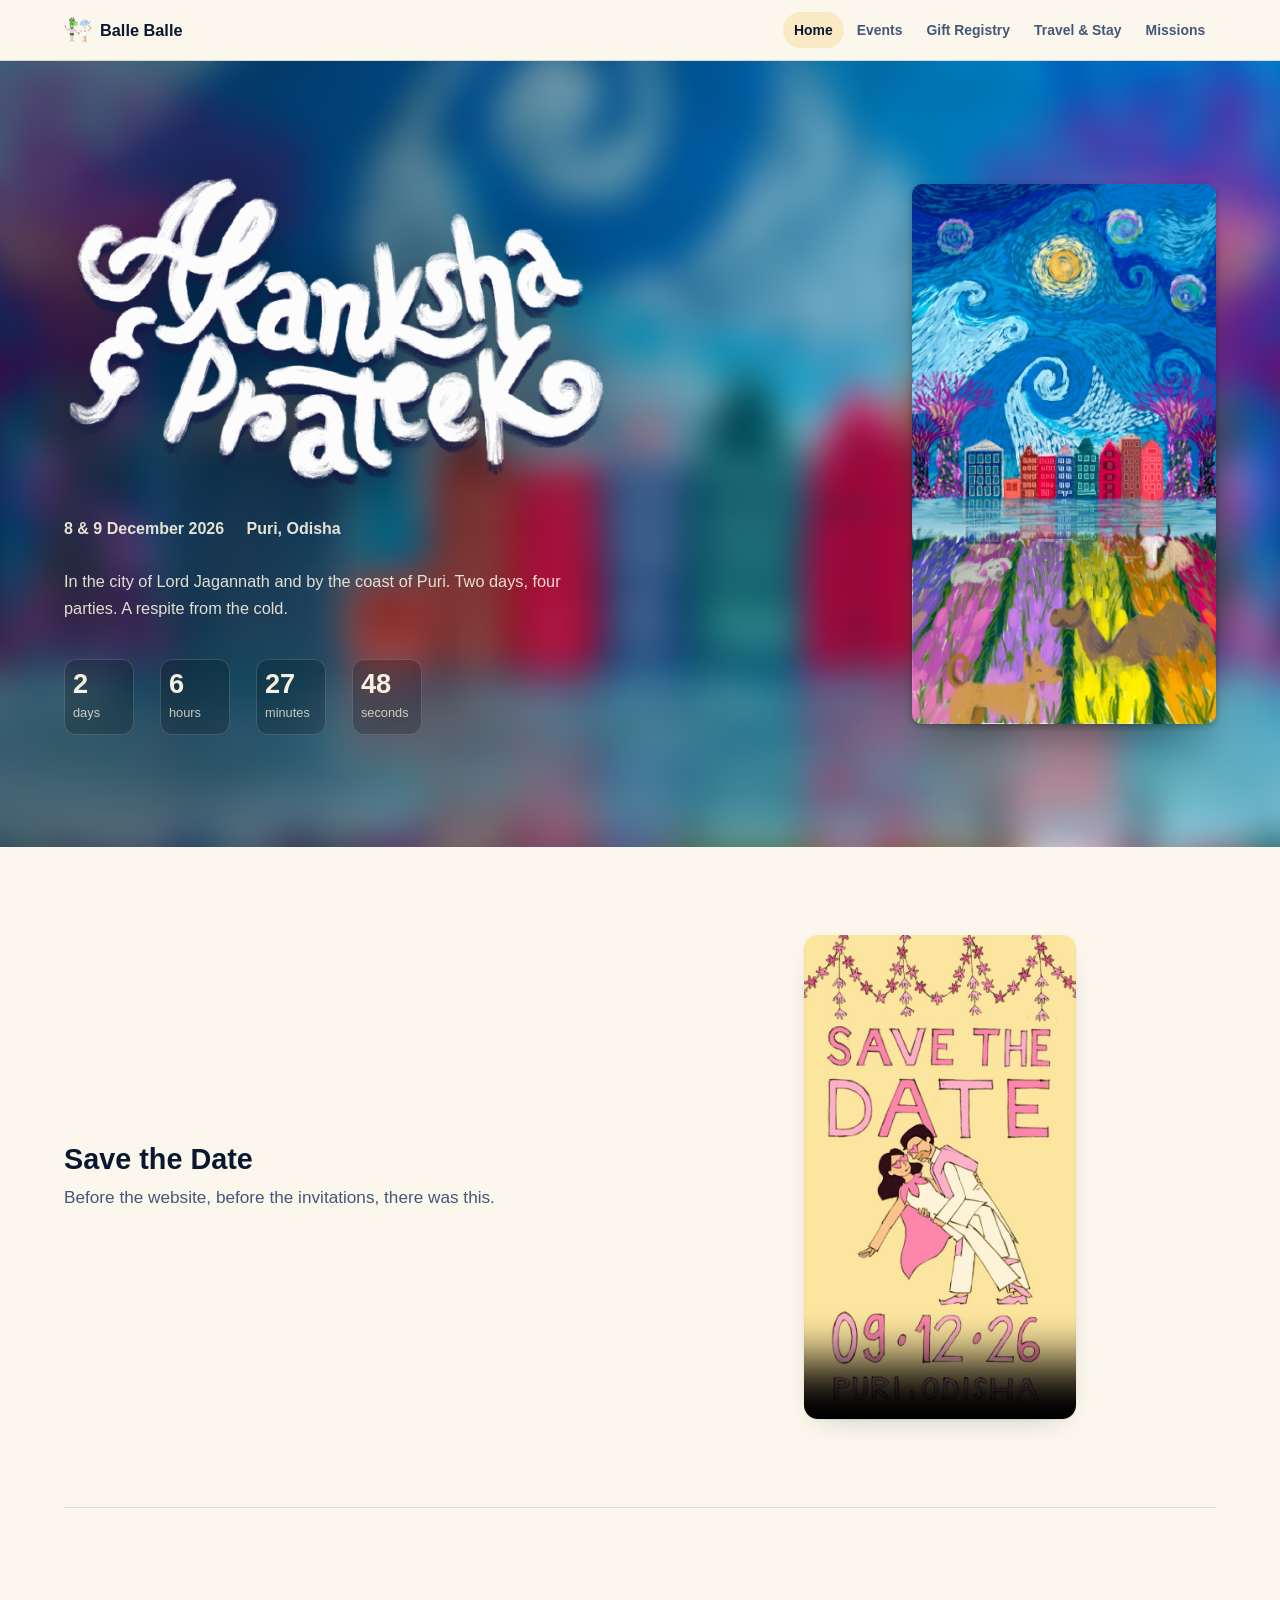
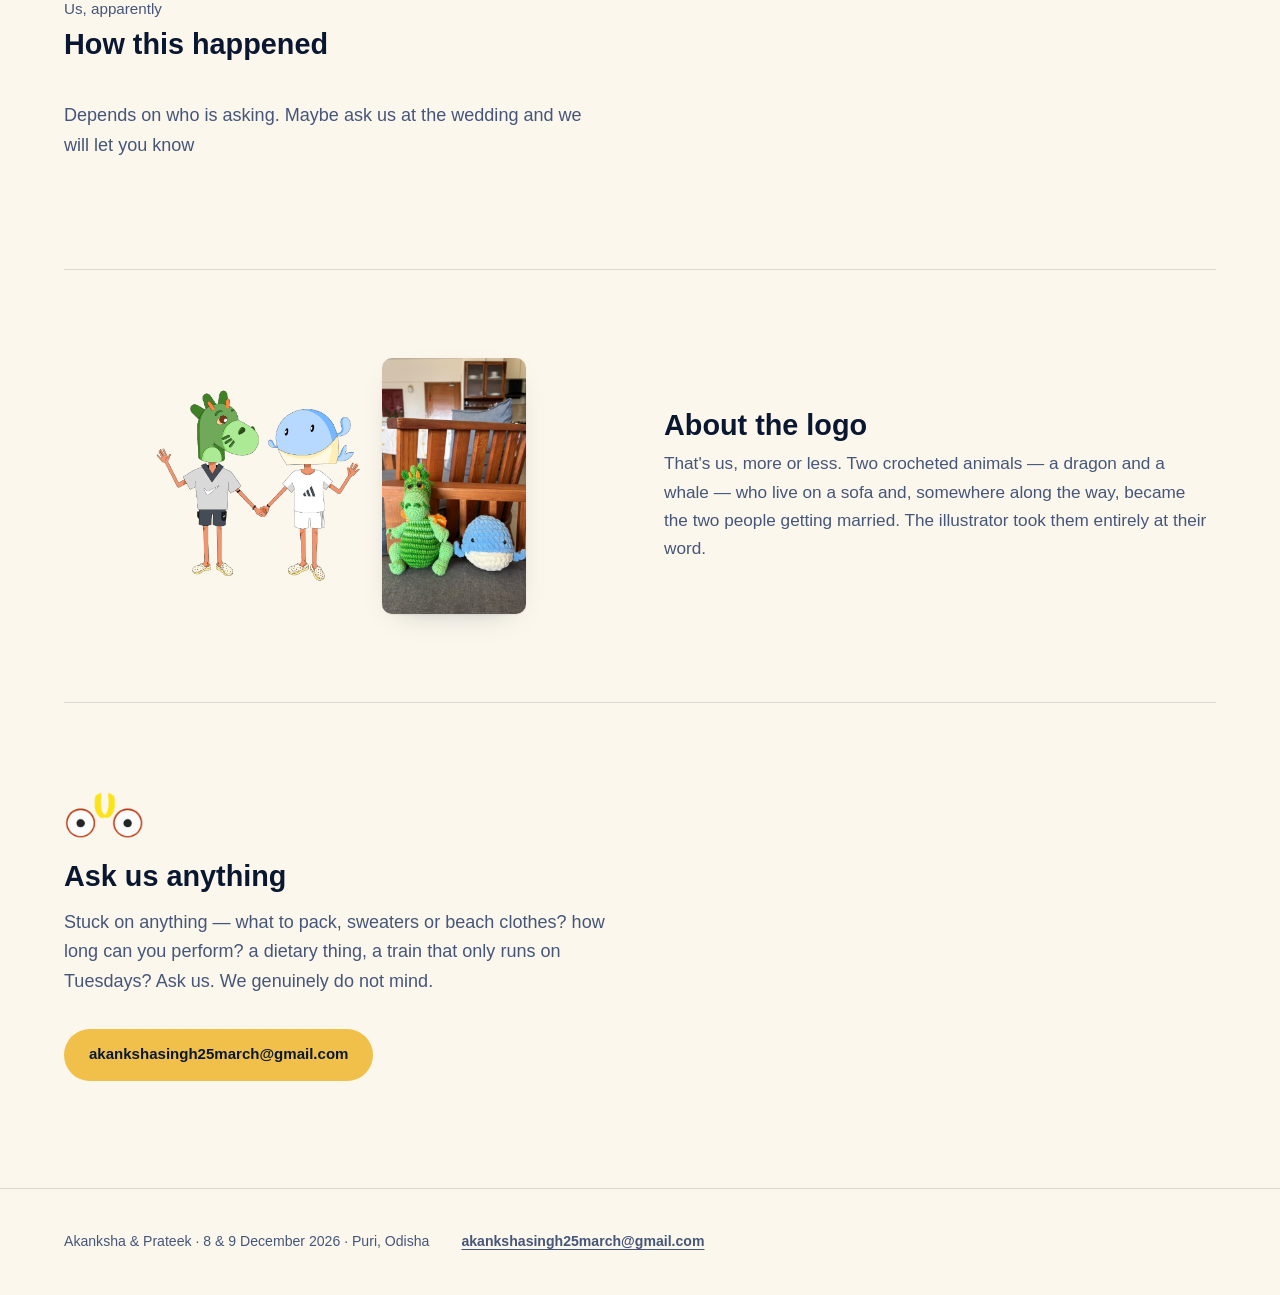
==== index.html @ 76546dbd "Balle Balle, The Weeding — the wedding site A no-build static site: plain HTML, CSS and one script, " ====
<!doctype html>
<html lang="en">
<head>
<meta charset="utf-8">
<meta name="viewport" content="width=device-width, initial-scale=1">
<title>Akanksha &amp; Prateek</title>
<meta name="description" content="Akanksha and Prateek are getting married in Puri on 8 and 9 December 2026. Four events, two days, one coast. Where to stay, how to get there, and the gift registry.">
<meta name="theme-color" content="#07173a">
<meta name="robots" content="noindex, nofollow">
<link rel="icon" href="assets/img/eyes.png">
<link rel="apple-touch-icon" href="assets/img/logo.png">
<meta property="og:title" content="Balle Balle, The Weeding">
<meta property="og:description" content="Akanksha &amp; Prateek · Puri · 8–9 December 2026">
<meta property="og:image" content="assets/art/cover.jpg">
<link rel="stylesheet" href="assets/css/style.css">
</head>
<body>
<a class="skip" href="#main">Skip to content</a>

<header class="site-head">
  <div class="site-head__in">
    <a class="brand" href="index.html">
      <img class="brand__logo" src="assets/img/logo.png" alt="" width="720" height="676">
      Balle Balle <em class="gurmukhi" data-cfg="couple.gurmukhi"></em>
    </a>
    <nav class="nav" aria-label="Main">
      <a href="index.html">Home</a>
      <a href="events.html">Events</a>
      <a href="gifts.html">Gift Registry</a>
      <a href="travel.html">Travel &amp; Stay</a>
    </nav>
  </div>
</header>

<main id="main">

  <!-- ---------- hero: the postcard cover ---------- -->
  <section class="sky sky--scrim hero" id="hero-cover" data-sky="puri-night" data-art="assets/art/cover.jpg">
    <div class="sky__in hero__in">
      <div class="hero__text">
        <h1 class="vh">Akanksha &amp; Prateek</h1>
        <img class="hero__names" src="assets/img/names.png"
             alt="Akanksha &amp; Prateek" width="660" height="389" fetchpriority="high" decoding="async">
        <p class="hero__meta">
          <span data-cfg="mainDateLabel"></span>
          <span data-cfg="mainCityLabel"></span>
        </p>
        <p class="hero__tag" data-cfg="couple.tagline"></p>
        <div class="count" id="countdown" aria-live="off"></div>
      </div>
      <figure class="postcard postcard--hero">
        <img src="assets/art/cover.jpg" width="647" height="1150"
             alt="The first page of the invitation: a painted night sky swirling over canal houses, with animals in a field of colour below"
             fetchpriority="high" decoding="async">
      </figure>
    </div>
  </section>

  <!-- ---------- save the date ---------- -->
  <section class="section shell">
    <div class="media-block" id="video-block"></div>
  </section>

  <!-- ---------- the story ---------- -->
  <section class="section section--rule shell">
    <div class="section__head">
      <p class="eyebrow">Us, apparently</p>
      <h2 data-cfg="story.heading"></h2>
    </div>
    <div id="story-body" class="lede"></div>
  </section>

  <!-- ---------- the logo, and where it came from ---------- -->
  <section class="section section--rule shell">
    <div class="media-block media-block--logo" id="logo-block"></div>
  </section>

  <!-- ---------- sustainability ---------- -->
  <!-- <section class="section section--rule shell">
    <div class="section__head">
      <p class="eyebrow">A lighter wedding</p>
      <h2>Big party, small footprint</h2>
      <p class="lede" data-cfg="sustainable.intro"></p>
    </div>
    <ul class="ticks grid grid--2" id="sustain-list"></ul>
  </section> -->

  <!-- ---------- ask us ---------- -->
  <section class="section section--rule shell">
    <img class="eyes" src="assets/img/eyes.png" alt="" width="100" height="62" loading="lazy">
    <div class="section__head" style="margin-bottom:1.2rem">
      <h2>Ask us anything</h2>
      <p class="lede" data-cfg="contact.helpText"></p>
    </div>
    <p class="btn-row" style="justify-content:flex-start">
      <a class="btn btn--gold" data-cfg="contact.email" data-cfg-mailto>email</a>
    </p>
  </section>

</main>

<footer class="site-foot">
  <div class="shell site-foot__in">
    <p>Akanksha &amp; Prateek &middot; <span data-cfg="mainDateLabel"></span> &middot; <span data-cfg="mainCityLabel"></span></p>
    <p><a data-cfg="contact.email" data-cfg-mailto>email</a></p>
    <p class="tag gurmukhi" data-cfg="couple.gurmukhi"></p>
  </div>
</footer>

<script src="data/config.js"></script>
<script src="assets/js/site.js"></script>
</body>
</html>
---- assets/css/style.css ----
/* =============================================================
   Balle Balle, The Weeding — stylesheet
   One file. No preprocessor. Edit freely.
   ============================================================= */

/* ---------- 1. TOKENS ---------- */
:root{
  --ink:            #0a1730;
  --ink-soft:       #16294f;
  --cobalt:         #1e3f8f;
  --gold:           #f0c04a;
  --gold-deep:      #d8912b;
  --cream:          #f7f1e1;
  --cream-2:        #efe5cd;
  --paper:          #fbf7ec;
  --blossom:        #eaa7b8;
  --rule:           rgba(10,23,48,.14);

  --fg:             var(--ink);
  --fg-soft:        #46567a;
  --bg:             var(--paper);
  --card:           #fffdf7;
  --card-edge:      rgba(10,23,48,.10);
  --shadow:         0 1px 2px rgba(10,23,48,.05), 0 10px 30px -18px rgba(10,23,48,.35);

  /* One typeface, the plain system one, for everything. The hand-lettering
     and the paintings carry the character — the type's job is to stay out
     of their way and be read. No second display face, no webfonts. */
  --display: -apple-system, BlinkMacSystemFont, "Segoe UI", Roboto, "Helvetica Neue", Arial, sans-serif;
  --body:    -apple-system, BlinkMacSystemFont, "Segoe UI", Roboto, "Helvetica Neue", Arial, sans-serif;
  --gurmukhi:"Noto Sans Gurmukhi", "Gurmukhi MN", "Gurmukhi Sangam MN", var(--body);

  --measure: 34rem;
  --gutter:  clamp(1.15rem, 4vw, 3rem);
  --shell:   72rem;
  --radius:  14px;
}

@media (prefers-color-scheme: dark){
  :root:not([data-theme="light"]){
    --fg:        #eee6d4;
    --fg-soft:   #a9b4cc;
    --bg:        #080f21;
    --paper:     #080f21;
    --card:      #0f1b38;
    --card-edge: rgba(240,192,74,.16);
    --rule:      rgba(240,192,74,.18);
    --cream:     #eee6d4;
    --shadow:    0 1px 2px rgba(0,0,0,.4), 0 14px 34px -20px rgba(0,0,0,.9);
  }
}
:root[data-theme="dark"]{
  --fg:        #eee6d4;
  --fg-soft:   #a9b4cc;
  --bg:        #080f21;
  --paper:     #080f21;
  --card:      #0f1b38;
  --card-edge: rgba(240,192,74,.16);
  --rule:      rgba(240,192,74,.18);
  --cream:     #eee6d4;
  --shadow:    0 1px 2px rgba(0,0,0,.4), 0 14px 34px -20px rgba(0,0,0,.9);
}

/* ---------- 2. SKY THEMES ----------
   Five colours each, sampled straight out of the invitation artwork:
   two for the gradient, one for the brushstrokes, one for the light
   source, one accent that ~1 stroke in 5 gets.                     */
/* The save-the-date card: butter yellow and pink. The wash over it is a
   warm plum so the white hand-lettering still reads on top. */
[data-sky="save-the-date"]     { --s-top:#f2e39a; --s-bot:#f7ecd4; --s-swirl:#f070a0; --s-light:#fff6d8; --s-accent:#f070a0; --s-ground:#c96d95; --s-text:#fff6e8; --s-scrim:rgba(52,16,34,.64); }
[data-sky="puri-night"]        { --s-top:#07173a; --s-bot:#16407a; --s-swirl:#6aa8dd; --s-light:#ffd77a; --s-accent:#3f7fc4; --s-ground:#040b1c; --s-text:#f7f1e1; --s-scrim:rgba(4,10,26,.52); }
[data-sky="hues-of-earth"]     { --s-top:#00618f; --s-bot:#00b0d0; --s-swirl:#dff2f8; --s-light:#ffe9a8; --s-accent:#0090c0; --s-ground:#4a3c1e; --s-text:#f4fbfd; --s-scrim:rgba(0,26,44,.58); }
[data-sky="shades-of-sunset"]  { --s-top:#d8541f; --s-bot:#f5cf62; --s-swirl:#ffe3a0; --s-light:#fff6d8; --s-accent:#fa6e46; --s-ground:#8d6f4e; --s-text:#3a1400; --s-scrim:rgba(255,240,214,.64); }
[data-sky="tints-of-sunflower"]{ --s-top:#3f8fb8; --s-bot:#c3e4ee; --s-swirl:#ffffff; --s-light:#ffd23a; --s-accent:#7a4e0e; --s-ground:#a8850a; --s-text:#10283a; --s-scrim:rgba(240,250,255,.68); }
[data-sky="lotus-reverie"]     { --s-top:#04233f; --s-bot:#104a68; --s-swirl:#2ea08c; --s-light:#cfe9ee; --s-accent:#e07fb4; --s-ground:#b4d9e2; --s-text:#f2fbfd; --s-scrim:rgba(2,18,34,.55); }

/* ---------- 3. RESET-ISH ---------- */
*,*::before,*::after{ box-sizing:border-box; }
html{ -webkit-text-size-adjust:100%; scroll-behavior:smooth; }
@media (prefers-reduced-motion:reduce){ html{scroll-behavior:auto} }
body{
  margin:0;
  background:var(--bg);
  color:var(--fg);
  font-family:var(--body);
  font-size:clamp(1rem,.96rem + .18vw,1.075rem);
  line-height:1.65;
  -webkit-font-smoothing:antialiased;
}
img{ max-width:100%; height:auto; display:block; }
a{ color:inherit; text-underline-offset:.22em; text-decoration-thickness:1px; }
a:focus-visible,button:focus-visible,input:focus-visible,select:focus-visible,
textarea:focus-visible,summary:focus-visible{
  outline:2.5px solid var(--gold-deep); outline-offset:3px; border-radius:4px;
}
h1,h2,h3{ font-family:var(--display); font-weight:700; line-height:1.2;
          letter-spacing:normal; margin:0 0 .5em; text-wrap:balance; }
h1{ font-size:clamp(1.9rem,1.5rem + 1.7vw,2.6rem); }
h2{ font-size:clamp(1.4rem,1.2rem + .8vw,1.8rem); }
h3{ font-size:clamp(1.05rem,1rem + .2vw,1.15rem); }
p{ margin:0 0 1.1em; }
.lede{ font-size:1.05em; color:var(--fg-soft); max-width:var(--measure); }

.shell{ width:min(var(--shell),100% - var(--gutter)*2); margin-inline:auto; }
.stack > * + *{ margin-top:1.5rem; }
.eyebrow{
  font-size:.95rem; letter-spacing:normal; text-transform:none;
  font-weight:400; color:var(--fg-soft); margin:0 0 .35rem;
}
.gurmukhi{ font-family:var(--gurmukhi); }
.skip{ position:absolute; left:-9999px; }
.skip:focus{ left:1rem; top:1rem; z-index:99; background:var(--card);
             padding:.6rem 1rem; border-radius:8px; }

/* ---------- 4. HEADER / NAV ---------- */
.site-head{
  position:sticky; top:0; z-index:40;
  backdrop-filter:blur(12px); -webkit-backdrop-filter:blur(12px);
  background:color-mix(in srgb, var(--bg) 82%, transparent);
  border-bottom:1px solid var(--rule);
}
.site-head__in{
  display:flex; align-items:center; gap:1rem;
  min-height:60px; width:min(var(--shell),100% - var(--gutter)*2); margin-inline:auto;
}
.brand{ font-weight:700; font-size:1.02rem;
        text-decoration:none; display:flex; align-items:baseline; gap:.5rem; white-space:nowrap; }
.brand em{ font-style:normal; color:var(--gold-deep); font-family:var(--gurmukhi); font-size:.92em; }
.nav{ margin-left:auto; display:flex; gap:.15rem; align-items:center; flex-wrap:wrap; }
.nav a{
  text-decoration:none; font-size:.87rem; font-weight:600; padding:.42rem .68rem;
  border-radius:99px; color:var(--fg-soft); white-space:nowrap;
}
.nav a:hover{ color:var(--fg); background:color-mix(in srgb,var(--gold) 16%,transparent); }
.nav a[aria-current="page"]{ color:var(--fg); background:color-mix(in srgb,var(--gold) 24%,transparent); }
@media (max-width:540px){
  .site-head__in{ flex-wrap:wrap; padding-block:.5rem; }
  .nav{ width:100%; margin-left:0; justify-content:flex-start; }
  .nav a{ padding:.38rem .55rem; font-size:.82rem; }
}

/* ---------- 5. THE SKY ---------- */
.sky{
  position:relative; isolation:isolate; overflow:hidden;
  color:var(--s-text);
  background:linear-gradient(175deg, var(--s-top) 0%, var(--s-bot) 72%, var(--s-ground) 100%);
}
/* The painting itself, scaled up and softened, standing in for the
   generated skies this site used before the artwork existed. */
.sky__art{
  position:absolute; inset:0; width:100%; height:100%; z-index:-1; display:block;
  object-fit:cover; filter:blur(16px) saturate(1.05); transform:scale(1.14);
}
.sky__in{
  position:relative; z-index:1;
  width:min(var(--shell),100% - var(--gutter)*2); margin-inline:auto;
  padding-block:clamp(3.5rem,9vw,7rem);
}
.sky a{ color:inherit; }

/* Hero */
.hero{ min-height:min(88svh,780px); display:grid; align-items:center; }
.hero__in{ text-align:center; }
.hero h1{ font-size:clamp(2rem,1.4rem + 2.4vw,3rem); margin-bottom:.15em;
          text-shadow:0 2px 28px rgba(0,0,0,.35); }
.hero .amp{ display:block; font-size:.42em; font-style:italic; opacity:.8;
            font-weight:400; margin:.18em 0; letter-spacing:normal; }
.hero__meta{
  display:flex; gap:.6rem 1.4rem; justify-content:center; flex-wrap:wrap;
  font-size:1rem; letter-spacing:normal; text-transform:none;
  font-weight:600; opacity:.92; margin-top:1.4rem;
}
.hero__tag{ max-width:33rem; margin:1.6rem auto 0; font-size:1.02rem;
            opacity:.9; text-wrap:pretty; }

/* Countdown */
.count{ display:flex; gap:clamp(.6rem,2.5vw,1.6rem); justify-content:center;
        margin-top:2.3rem; flex-wrap:wrap; }
.count div{
  min-width:4.4rem; padding:.65rem .5rem .55rem; border-radius:12px;
  background:rgba(0,0,0,.2); border:1px solid rgba(255,255,255,.16);
  backdrop-filter:blur(3px);
}
.count b{ display:block; font-size:1.7rem;
          line-height:1; font-variant-numeric:tabular-nums; font-weight:700; }
.count span{ font-size:.8rem; letter-spacing:normal; text-transform:none; opacity:.78; }

/* ---------- 6. BUTTONS ---------- */
.btn{
  display:inline-block; font-family:var(--body); font-weight:700; font-size:.94rem;
  padding:.78rem 1.5rem; border-radius:99px; border:1.5px solid transparent;
  text-decoration:none; cursor:pointer; transition:transform .14s, background .14s, color .14s;
}
.btn:active{ transform:translateY(1px); }
.btn--gold{ background:var(--gold); color:#0a1730; }
.btn--gold:hover{ background:#ffd465; }
.btn--ghost{ border-color:currentColor; background:transparent; color:inherit; }
.btn--ghost:hover{ background:color-mix(in srgb,currentColor 14%,transparent); }
.btn--block{ width:100%; text-align:center; padding-block:.95rem; font-size:1rem; }
.btn-row{ display:flex; gap:.7rem; flex-wrap:wrap; justify-content:center; margin-top:2rem; }

/* ---------- 7. SECTIONS & CARDS ---------- */
.section{ padding-block:clamp(3.2rem,7vw,5.5rem); }
.section--rule{ border-top:1px solid var(--rule); }
.section__head{ max-width:var(--measure); margin-bottom:2.5rem; }

.grid{ display:grid; gap:1.15rem; }
.grid--2{ grid-template-columns:repeat(auto-fit,minmax(min(100%,17rem),1fr)); }
.grid--3{ grid-template-columns:repeat(auto-fit,minmax(min(100%,15rem),1fr)); }

.card{
  background:var(--card); border:1px solid var(--card-edge);
  border-radius:var(--radius); padding:1.5rem; box-shadow:var(--shadow);
}
.card h3{ margin-bottom:.3rem; }
.card p:last-child{ margin-bottom:0; }
.card__meta{ font-size:.9rem; color:var(--fg-soft); font-weight:400;
             letter-spacing:normal; margin-bottom:.6rem; }

/* Full-bleed event panels (events.html) */
.ev-panel{ scroll-margin-top:72px; }
.ev-panel .sky__in{ display:grid; gap:2rem;
                    grid-template-columns:repeat(auto-fit,minmax(min(100%,19rem),1fr)); }
.ev-panel h2{ margin-bottom:.1em; }
.ev-facts{ margin:0; display:grid; gap:.85rem; align-content:start; }
.ev-facts div{ border-top:1px solid rgba(255,255,255,.22); padding-top:.7rem; }
.sky[data-sky="shades-of-sunset"] .ev-facts div,
.sky[data-sky="tints-of-sunflower"] .ev-facts div{ border-top-color:rgba(0,0,0,.2); }
.ev-facts dt{ font-size:.85rem; letter-spacing:normal; text-transform:none;
              font-weight:600; opacity:.7; margin-bottom:.15rem; }
.ev-facts dd{ margin:0; font-size:1rem; }

/* ---------- 9. FORMS ---------- */
.form{ max-width:38rem; }
.field{ margin-bottom:1.3rem; }
.field > label, .fieldset > legend{
  display:block; font-weight:700; font-size:.9rem; margin-bottom:.4rem;
}
.field .hint{ font-size:.82rem; color:var(--fg-soft); margin:.25rem 0 .5rem; }
input[type=text],input[type=email],input[type=tel],input[type=date],
input[type=number],input[type=datetime-local],select,textarea{
  width:100%; font:inherit; font-size:1rem; color:var(--fg);
  background:var(--card); border:1.5px solid var(--rule);
  border-radius:10px; padding:.68rem .8rem;
}
textarea{ min-height:7rem; resize:vertical; }
input:focus,select:focus,textarea:focus{ border-color:var(--gold-deep); }
select{ appearance:none;
  background-image:linear-gradient(45deg,transparent 50%,currentColor 50%),
                   linear-gradient(135deg,currentColor 50%,transparent 50%);
  background-position:calc(100% - 20px) calc(50% + 1px), calc(100% - 14px) calc(50% + 1px);
  background-size:6px 6px; background-repeat:no-repeat; padding-right:2.4rem; }

.fieldset{ border:1px solid var(--rule); border-radius:var(--radius);
           padding:1.15rem 1.25rem; margin:0 0 1.15rem; background:var(--card); }
.fieldset > legend{ padding-inline:.45rem; margin-bottom:0; }
.fieldset .ev-when{ font-size:.82rem; color:var(--fg-soft); margin:-.1rem 0 .8rem; }

.choices{ display:flex; gap:.5rem; flex-wrap:wrap; }
.choice{ position:relative; }
.choice input{ position:absolute; opacity:0; width:100%; height:100%;
               top:0; left:0; margin:0; cursor:pointer; }
.choice span{
  display:block; padding:.5rem 1rem; border-radius:99px; font-size:.9rem;
  font-weight:600; border:1.5px solid var(--rule); background:var(--bg);
}
.choice input:checked + span{ background:var(--gold); border-color:var(--gold-deep);
                              color:#0a1730; }
.choice input:focus-visible + span{ outline:2.5px solid var(--gold-deep); outline-offset:3px; }

.check{ display:flex; gap:.6rem; align-items:flex-start; font-size:.95rem; }
.check input{ margin-top:.3rem; width:1.05rem; height:1.05rem; flex:none; accent-color:var(--gold-deep); }

.form-note{ font-size:.85rem; color:var(--fg-soft); }
.hp{ position:absolute; left:-9999px; }

.form-status{ border-radius:var(--radius); padding:1.1rem 1.25rem; margin-bottom:1.3rem;
              border:1.5px solid; font-size:.95rem; }
.form-status[data-tone="ok"]{ border-color:#2f7d4f; background:rgba(47,125,79,.1); }
.form-status[data-tone="bad"]{ border-color:#b23b3b; background:rgba(178,59,59,.1); }
.form-status[data-tone="info"]{ border-color:var(--gold-deep); background:color-mix(in srgb,var(--gold) 16%,transparent); }
.form-status p:last-child{ margin-bottom:0; }
[hidden]{ display:none !important; }

/* ---------- 10. FEED ---------- */
.feed{ display:grid; gap:2.2rem; max-width:44rem; }
.post{ border-top:1px solid var(--rule); padding-top:2rem; }
.post:first-child{ border-top:0; padding-top:0; }
.post__date{ font-size:.88rem; letter-spacing:normal; text-transform:none;
             font-weight:600; color:var(--fg-soft); margin-bottom:.4rem; }
.post__body{ max-width:var(--measure); }
.post__body p:last-child{ margin-bottom:0; }
.post__strip{
  display:grid; gap:.6rem; margin:1.2rem 0;
  grid-template-columns:repeat(auto-fit,minmax(min(100%,11rem),1fr));
}
.post__strip img{ border-radius:10px; aspect-ratio:4/3; object-fit:cover;
                  width:100%; background:var(--cream-2); }
.post__strip--1{ grid-template-columns:1fr; }
.post__strip--1 img{ aspect-ratio:3/2; }
.post__seal{ width:2.6rem; height:2.6rem; border-radius:50%; float:right;
             margin:0 0 .5rem 1rem; }

/* ---------- 11. MISC ---------- */
.ticks{ list-style:none; padding:0; margin:0; display:grid; gap:1.2rem; }
.ticks h3{ font-size:1.08rem; margin-bottom:.25rem; }
.ticks p{ margin:0; color:var(--fg-soft); font-size:.95rem; }
.ticks li{ padding-left:1.7rem; position:relative; }
.ticks li::before{
  content:""; position:absolute; left:0; top:.42em; width:.72rem; height:.72rem;
  border-radius:50%; background:var(--gold); box-shadow:0 0 0 3px color-mix(in srgb,var(--gold) 28%,transparent);
}

.faq{ max-width:var(--measure); }
.faq details{ border-bottom:1px solid var(--rule); }
.faq summary{ cursor:pointer; padding:1rem 0; font-weight:700; list-style:none;
              display:flex; justify-content:space-between; gap:1rem; align-items:center; }
.faq summary::-webkit-details-marker{ display:none; }
.faq summary::after{ content:"+"; font-family:var(--display); font-size:1.5rem;
                     line-height:1; color:var(--gold-deep); flex:none; }
.faq details[open] summary::after{ content:"–"; }
.faq details > div{ padding-bottom:1.1rem; }
.faq p:last-child{ margin-bottom:0; }

.site-foot{
  border-top:1px solid var(--rule); padding-block:2.6rem;
  font-size:.88rem; color:var(--fg-soft);
}
.site-foot__in{ display:flex; gap:1rem 2rem; flex-wrap:wrap; align-items:baseline; }
.site-foot a{ font-weight:600; }
.site-foot .tag{ margin-left:auto; font-size:.95rem; color:var(--fg); }

@media (prefers-reduced-motion:reduce){
  *{ animation-duration:.001ms !important; transition-duration:.001ms !important; }
}
@media print{
  .site-head,.nav,.btn,.sky__art{ display:none !important; }
  body{ background:#fff; color:#000; }
  .sky{ background:#fff !important; color:#000 !important; }
}

/* =============================================================
   12. PAGE FURNITURE
   ============================================================= */
.vh{
  position:absolute; width:1px; height:1px; padding:0; margin:-1px;
  overflow:hidden; clip:rect(0 0 0 0); white-space:nowrap; border:0;
}
/* Unfinished copy, wrapped in «guillemets» in data/config.js.
   Delete the guillemets and the highlight disappears. */
mark.todo{
  background:color-mix(in srgb, var(--gold) 45%, transparent);
  color:inherit; padding:.05em .3em; border-radius:4px;
  box-decoration-break:clone; -webkit-box-decoration-break:clone;
}
.sky mark.todo{
  background:rgba(255,255,255,.26);
  /* A wash alone vanishes on a pale sky, and the whole point of this
     mark is to be impossible to miss. Outline it too. */
  box-shadow:0 0 0 1.5px currentColor inset;
}


/* ---------- hero ---------- */
.hero__names{
  width:min(100%,34rem); margin:0 auto .4rem; height:auto;
  filter:drop-shadow(0 10px 34px rgba(0,0,0,.45));
}
@media (max-width:480px){ .hero__names{ width:min(100%,20rem); } }

/* ---------- the two days ---------- */
.days{ display:grid; gap:1.15rem; grid-template-columns:repeat(auto-fit,minmax(min(100%,17rem),1fr)); }
.day{ background:var(--card); border:1px solid var(--card-edge); border-radius:var(--radius);
      padding:1.4rem 1.5rem; box-shadow:var(--shadow); }
.day__label{ font-weight:700; font-size:1.15rem; margin:0 0 1rem;
             display:flex; justify-content:space-between; align-items:baseline; gap:1rem; }
.day__label span{ font-family:var(--body); font-size:.9rem; font-weight:400;
                  letter-spacing:normal; text-transform:none; color:var(--fg-soft); }
.day ul{ list-style:none; margin:0; padding:0; display:grid; gap:.1rem; }
.day li + li{ border-top:1px solid var(--rule); }
.day a{ display:flex; flex-direction:column; gap:.1rem; padding:.7rem 0; text-decoration:none; }
.day a:hover b{ color:var(--gold-deep); }
.day a b{ font-size:1.02rem; }
.day a span{ font-size:.85rem; color:var(--fg-soft); }

/* ---------- event cards & panels ---------- */
.ev-panel__logo{ width:min(100%,17rem); height:auto; margin-bottom:1rem;
                 filter:drop-shadow(0 8px 24px rgba(0,0,0,.35)); }
.sky[data-sky="tints-of-sunflower"] .ev-panel__logo,
.sky[data-sky="shades-of-sunset"] .ev-panel__logo{ filter:drop-shadow(0 8px 20px rgba(0,0,0,.25)); }

/* ---------- split / illustration ---------- */
.split{ display:grid; gap:2rem; align-items:center;
        grid-template-columns:repeat(auto-fit,minmax(min(100%,18rem),1fr)); }
.couple{ width:min(100%,22rem); justify-self:center; height:auto; }
.eyes{ width:5rem; height:auto; margin-bottom:1.2rem; opacity:.9; }
@media (prefers-color-scheme:dark){ :root:not([data-theme="light"]) .eyes{ opacity:1; } }

/* ---------- forms layout ---------- */
.form-wrap{ max-width:38rem; }
.form-h{ font-size:1.15rem; margin:2.4rem 0 1rem; padding-top:1.4rem;
         border-top:1px solid var(--rule); }
.fieldset .ev-when{ font-size:.84rem; color:var(--fg-soft); margin:.1rem 0 .9rem; line-height:1.5; }
.fieldset .dress{ color:var(--gold-deep); font-weight:600; }
.aside-note{ max-width:38rem; margin-top:3rem; padding:1.4rem 1.5rem;
             border:1px dashed var(--rule); border-radius:var(--radius); }
.aside-note h2{ font-size:1.05rem; }
.aside-note p:last-child{ margin-bottom:0; }
.callout{ margin-top:1.6rem; padding:1.3rem 1.5rem; border-radius:var(--radius);
          background:color-mix(in srgb, var(--gold) 13%, transparent);
          border:1px solid color-mix(in srgb, var(--gold) 36%, transparent); }
.callout p:last-child{ margin-bottom:0; }
.callout strong{ color:var(--gold-deep); }

.site-foot__in p{ margin:0; }

/* A shorter painted band for the pages that aren't the home page. */
.sky--band .sky__in{ padding-block:clamp(2.6rem,7vw,4.6rem); }
.sky--band .eyebrow{ color:inherit; opacity:.8; }
.sky--band .lede{ color:inherit; opacity:.92; }
.sky--band h1{ text-shadow:0 2px 20px rgba(0,0,0,.28); }

/* A wash between the paint and the words. Each sky says how dark or
   light its own wash should be, so text stays legible on a turquoise
   afternoon and on a navy night without two sets of rules. */
.sky--scrim::before{
  content:""; position:absolute; inset:0; z-index:0; pointer-events:none;
  background:linear-gradient(100deg, var(--s-scrim), var(--s-scrim) 20%, transparent 80%);
}
@media (max-width:760px){
  .sky--scrim::before{ background:linear-gradient(to top, var(--s-scrim), var(--s-scrim) 42%, transparent 92%); }
}


.feed-empty{ color:var(--fg-soft); font-style:italic; max-width:var(--measure); }

/* =============================================================
   13. THE ARTWORK
   Each invitation is a portrait painting, so it is shown whole,
   at its own proportions, rather than cropped into a banner.
   ============================================================= */
.postcard{ margin:0; }
.postcard img{
  /* No forced aspect-ratio: the paintings and the save-the-date card are not
     quite the same shape, and cropping either of them to match would be a
     shame. They keep their own proportions. */
  display:block; width:100%; height:auto; border-radius:10px;
  box-shadow:0 2px 6px rgba(0,0,0,.25), 0 24px 60px -24px rgba(0,0,0,.7);
}
.postcard--hero{ width:min(100%,19rem); justify-self:end; }

.hero__in{
  display:grid; gap:clamp(2rem,5vw,4rem); align-items:center;
  grid-template-columns:minmax(0,1.15fr) minmax(0,.85fr);
}
.hero__text{ text-align:left; }
.hero__names{ margin-inline:0; }
.hero__meta,.btn-row{ justify-content:flex-start; }
.hero .count{ justify-content:flex-start; }
.hero__tag{ margin-inline:0; }
@media (max-width:820px){
  .hero__in{ grid-template-columns:1fr; }
  .hero__text{ text-align:center; }
  .hero__names{ margin-inline:auto; }
  .hero__meta,.btn-row,.hero .count{ justify-content:center; }
  .hero__tag{ margin-inline:auto; }
  .postcard--hero{ width:min(100%,15rem); justify-self:center; order:-1; }
}

/* Event panels: the painting on one side, everything else on the other,
   swapping sides each time so four in a row has a rhythm rather than a
   column of identical slabs. */
.ev-panel .sky__in{
  grid-template-columns:minmax(0,20rem) minmax(0,1fr);
  align-items:center; gap:clamp(1.8rem,4.5vw,4rem);
}
.ev-panel--flip .sky__in{ grid-template-columns:minmax(0,1fr) minmax(0,20rem); }
.ev-panel--flip .postcard{ order:2; }
.ev-panel--flip .ev-panel__body{ order:1; }
/* The wash has to fall on whichever side the words are on: the body sits
   right on a normal panel and left on a flipped one. */
.ev-panel.sky--scrim::before{
  background:linear-gradient(260deg, var(--s-scrim), var(--s-scrim) 20%, transparent 80%);
}
.ev-panel--flip.sky--scrim::before{
  background:linear-gradient(100deg, var(--s-scrim), var(--s-scrim) 20%, transparent 80%);
}
.ev-panel__no{
  font-size:.88rem; letter-spacing:normal; text-transform:none;
  font-weight:400; opacity:.72; margin:0 0 .9rem;
}
.ev-panel__no b{ color:var(--s-light); }
.ev-panel__note{ font-size:1.08rem; max-width:32rem; opacity:.93; }
.ev-panel .ev-facts{
  display:grid; grid-template-columns:repeat(auto-fit,minmax(min(100%,11rem),1fr));
  gap:1rem 1.6rem; margin:1.6rem 0 0;
}
.ev-panel .ev-facts a{ color:inherit; }

@media (max-width:820px){
  .ev-panel .sky__in,
  .ev-panel--flip .sky__in{ grid-template-columns:1fr; }
  .ev-panel .postcard{ width:min(100%,15rem); margin-inline:auto; }
  .ev-panel--flip .postcard{ order:0; }
  .ev-panel--flip .ev-panel__body{ order:0; }
  .ev-panel.sky--scrim::before,
  .ev-panel--flip.sky--scrim::before{
    background:linear-gradient(to top, var(--s-scrim), var(--s-scrim) 42%, transparent 92%);
  }
}

/* A jump bar, because four full-height panels is a lot of scrolling. */
.event-jump{
  position:sticky; top:60px; z-index:30;
  display:flex; gap:.4rem; flex-wrap:wrap; justify-content:center;
  padding:.7rem var(--gutter);
  background:color-mix(in srgb, var(--bg) 88%, transparent);
  backdrop-filter:blur(12px); -webkit-backdrop-filter:blur(12px);
  border-block:1px solid var(--rule);
}
.event-jump a{
  font-size:.82rem; font-weight:700; text-decoration:none; white-space:nowrap;
  padding:.35rem .8rem; border-radius:99px; color:var(--fg-soft);
  border:1.5px solid transparent;
}
.event-jump a:hover{ color:var(--fg); background:color-mix(in srgb,var(--gold) 20%,transparent); }
@media (max-width:540px){
  .event-jump{ top:104px; justify-content:flex-start; overflow-x:auto; flex-wrap:nowrap; }
}
.ev-panel{ scroll-margin-top:110px; }

/* The photograph each painting came from. */
.painted-from{
  margin:1.8rem 0 0; display:flex; gap:1rem; align-items:center;
  padding-top:1.3rem; border-top:1px solid rgba(255,255,255,.22);
  max-width:32rem;
}
.sky[data-sky="shades-of-sunset"] .painted-from,
.sky[data-sky="tints-of-sunflower"] .painted-from{ border-top-color:rgba(0,0,0,.2); }
.painted-from img{
  width:6.5rem; flex:none; border-radius:8px; aspect-ratio:4/3; object-fit:cover;
  box-shadow:0 8px 22px -12px rgba(0,0,0,.8);
}
.painted-from figcaption{ font-size:.85rem; line-height:1.5; }
.painted-from b{
  display:block; font-size:.85rem; letter-spacing:normal; text-transform:none;
  opacity:.75; margin-bottom:.1rem; font-weight:600;
}
.painted-from span{ display:block; margin-top:.25rem; opacity:.85; }

/* =============================================================
   14. LOGO + SAVE THE DATE
   ============================================================= */
.media-block{
  display:grid; gap:clamp(1.5rem,4vw,3rem); align-items:center;
  grid-template-columns:repeat(auto-fit,minmax(min(100%,17rem),1fr));
}
.media-block h2{ margin-bottom:.4rem; }
.media-block p{ margin-bottom:0; color:var(--fg-soft); max-width:var(--measure); }

.std{
  display:block; width:min(100%,17rem); height:auto; border-radius:14px;
  aspect-ratio:1080/1920; background:var(--ink); object-fit:cover;
  box-shadow:var(--shadow); justify-self:center;
}

.logo-pair{ display:flex; gap:1.2rem; align-items:center; flex-wrap:wrap; justify-content:center; }
.logo-mark{ width:min(52%,13rem); height:auto; }
.logo-src{ width:min(40%,9rem); height:auto; border-radius:10px; box-shadow:var(--shadow); }
.media-block--logo{ direction:ltr; }

.brand__logo{ width:1.75rem; height:auto; flex:none; align-self:center; }
.brand{ align-items:center; }

/* =============================================================
   15. GIFT REGISTRY
   ============================================================= */
.gift-list{ list-style:none; margin:0; padding:0; max-width:44rem;
            border-top:1px solid var(--rule); }
.gift{
  display:grid; gap:.1rem 1.2rem; padding:1rem 0;
  grid-template-columns:1fr auto; align-items:baseline;
  border-bottom:1px solid var(--rule);
}
.gift__name{ font-weight:700; font-size:1.05rem; }
.gift__name a{ font-weight:600; font-size:.85rem; margin-left:.5rem; color:var(--gold-deep); }
.gift__price{ font-variant-numeric:tabular-nums; color:var(--fg-soft);
              font-weight:600; white-space:nowrap; }
.gift__note{ grid-column:1/-1; color:var(--fg-soft); font-size:.92rem; margin-top:.15rem; }

.brand-list{ list-style:none; margin:0; padding:0; display:flex; gap:.6rem; flex-wrap:wrap; }
.brand-chip{
  padding:.55rem 1.1rem; border-radius:99px; font-weight:600; font-size:.95rem;
  border:1.5px solid var(--rule); background:var(--card);
}

/* =============================================================
   THE ITINERARY ANCHOR
   ============================================================= */
/* The sticky header would otherwise eat the heading of whatever
   travel.html#plans lands on. */
#plans{ scroll-margin-top:86px; }

/* =============================================================
   MISSION ONE — TEN PHOTOGRAPHS  (missions.html)
   ============================================================= */
.mission{ scroll-margin-top:110px; }
.form--wide{ max-width:44rem; }
.mission-aside{
  max-width:44rem; margin-top:2rem; padding-top:1.4rem;
  border-top:1px solid var(--rule); font-size:.92rem; color:var(--fg-soft);
}
.mission-aside a{ font-weight:600; white-space:nowrap; }

.shot-count{
  margin:0 0 1.3rem; font-weight:700; color:var(--gold-deep);
  font-variant-numeric:tabular-nums;
}
.shots{ list-style:none; margin:0 0 2.2rem; padding:0; display:grid; gap:.7rem; max-width:44rem; }
.shot{
  background:var(--card); border:1px solid var(--card-edge);
  border-radius:var(--radius); box-shadow:var(--shadow);
  padding:1rem 1.2rem; display:grid; gap:.8rem;
}
.shot__head{ display:grid; grid-template-columns:auto 1fr; gap:1rem; align-items:center; }
.shot__no{
  display:grid; place-items:center; width:2.4rem; height:2.4rem;
  border-radius:50%; border:1.5px solid var(--rule);
  font-weight:700; font-size:.95rem; color:var(--fg-soft);
  font-variant-numeric:tabular-nums;
  transition:background .15s,color .15s,border-color .15s;
}
.shot__text{ font-size:1rem; line-height:1.5; }
.shot__drop{ display:flex; gap:.8rem; align-items:center; flex-wrap:wrap; padding-left:3.4rem; }
@media (max-width:480px){ .shot__drop{ padding-left:0; } }

/* The real input is only hidden visually — it still takes focus and the
   label is its button, so tab and space work the way they should. */
.shot__input{ position:absolute; opacity:0; width:1px; height:1px; }
.shot__btn{
  cursor:pointer; font-size:.85rem; font-weight:600; white-space:nowrap;
  padding:.42rem .9rem; border-radius:99px;
  border:1px solid var(--gold-deep); color:var(--gold-deep); background:transparent;
}
.shot__btn:hover{ background:color-mix(in srgb,var(--gold) 18%,transparent); }
.shot__input:focus-visible + .shot__btn{ outline:2.5px solid var(--gold-deep); outline-offset:3px; }
.shot__name{
  font-size:.85rem; color:var(--fg-soft); overflow-wrap:anywhere; min-width:0;
}
.shot--done .shot__no{ background:var(--gold); border-color:var(--gold-deep); color:#0a1730; }
.shot--done .shot__btn{ border-color:var(--rule); color:var(--fg-soft); }
.shot--done .shot__name{ color:var(--fg); font-weight:600; }

/* =============================================================
   MISSION TWO — THE QUIZ  (missions.html)
   ============================================================= */
.q-list{ list-style:none; margin:0 0 2.2rem; padding:0; display:grid; gap:1.5rem; max-width:44rem; }
.quiz{ max-width:44rem; }
.quiz-sent{ margin:.6rem 0 0; font-size:.88rem; color:var(--fg-soft); }
.quiz-sent[data-ok="0"]{ color:#b23b3b; font-weight:600; }
.q{
  background:var(--card); border:1px solid var(--card-edge);
  border-left:4px solid var(--rule); border-radius:var(--radius);
  padding:1.3rem 1.4rem; box-shadow:var(--shadow);
}
.q__text{ font-weight:700; font-size:1.05rem; margin:0 0 .9rem; }
.q .choices{ gap:.45rem; }
.q .choice span{ font-size:.92rem; }
.q__why{ margin:.9rem 0 0; font-size:.9rem; line-height:1.55; color:var(--fg-soft); }

/* After marking. The right answer is ringed whether or not it was picked. */
.q[data-mark="right"]{ border-left-color:#2f7d4f; }
.q[data-mark="wrong"]{ border-left-color:#b23b3b; }
.choice--answer span{ box-shadow:inset 0 0 0 2px var(--gold-deep); }
.q[data-mark="wrong"] .choice input:checked + span{
  box-shadow:inset 0 0 0 2px #b23b3b; background:transparent; border-color:#b23b3b;
  color:var(--fg);
}
.q[data-mark] .choice input:disabled + span{ cursor:default; }

.quiz-score{ margin:0 0 .3rem; }
.quiz-score b{
  font-size:1.9rem; color:var(--gold-deep); font-variant-numeric:tabular-nums;
}

/* The ?preview banner on photos.html / quiz.html, so a preview is never
   mistaken for the page as guests will see it. */
.preview-flag{
  margin:1.8rem auto 0; padding:.7rem 1rem; max-width:44rem;
  border:1px dashed var(--gold-deep); border-radius:var(--radius);
  background:color-mix(in srgb,var(--gold) 14%,transparent);
  font-size:.88rem; color:var(--fg-soft);
}
.preview-flag code{
  font-size:.95em; background:color-mix(in srgb,var(--gold) 26%,transparent);
  padding:.1em .35em; border-radius:4px; color:var(--fg);
}

/* With submitTo: "google" the ten are still listed, just without the
   attach buttons, so there is nothing below the prompt to make room for. */
.shot--plain{ padding-block:.85rem; }
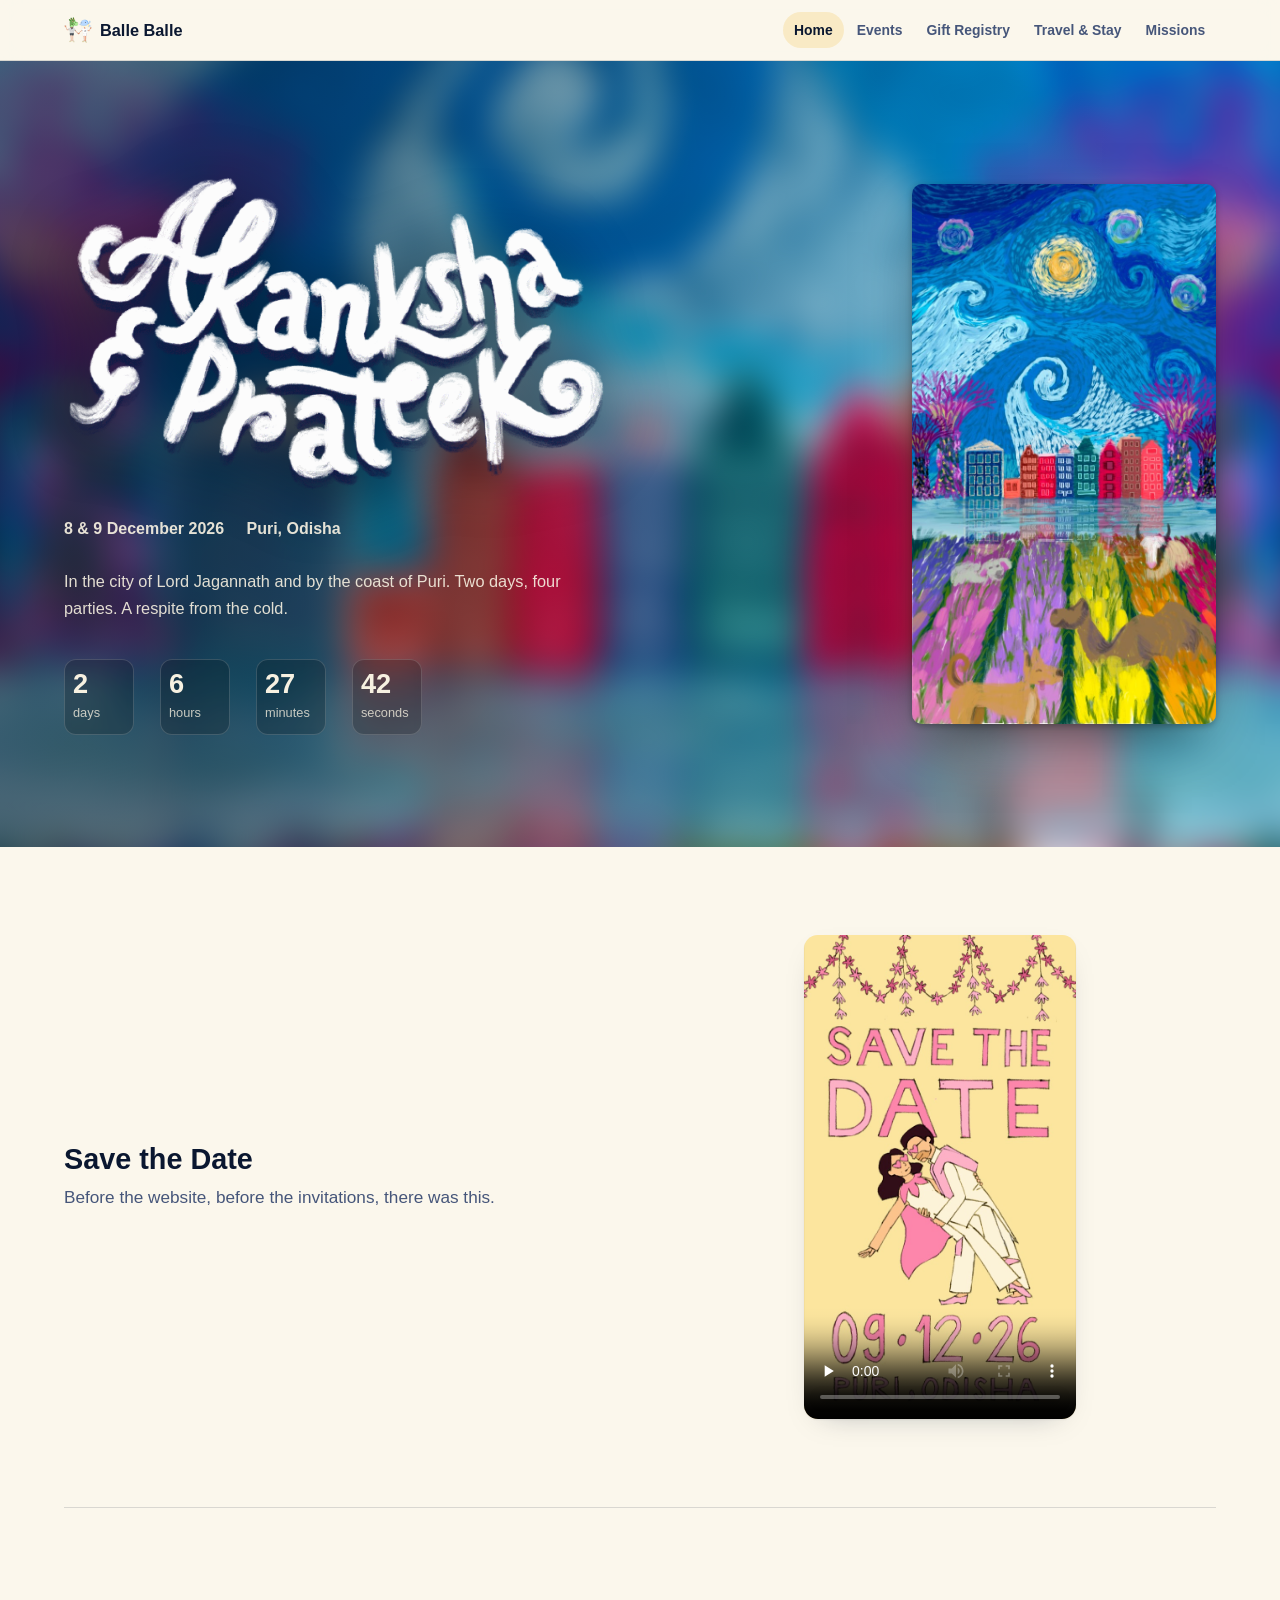
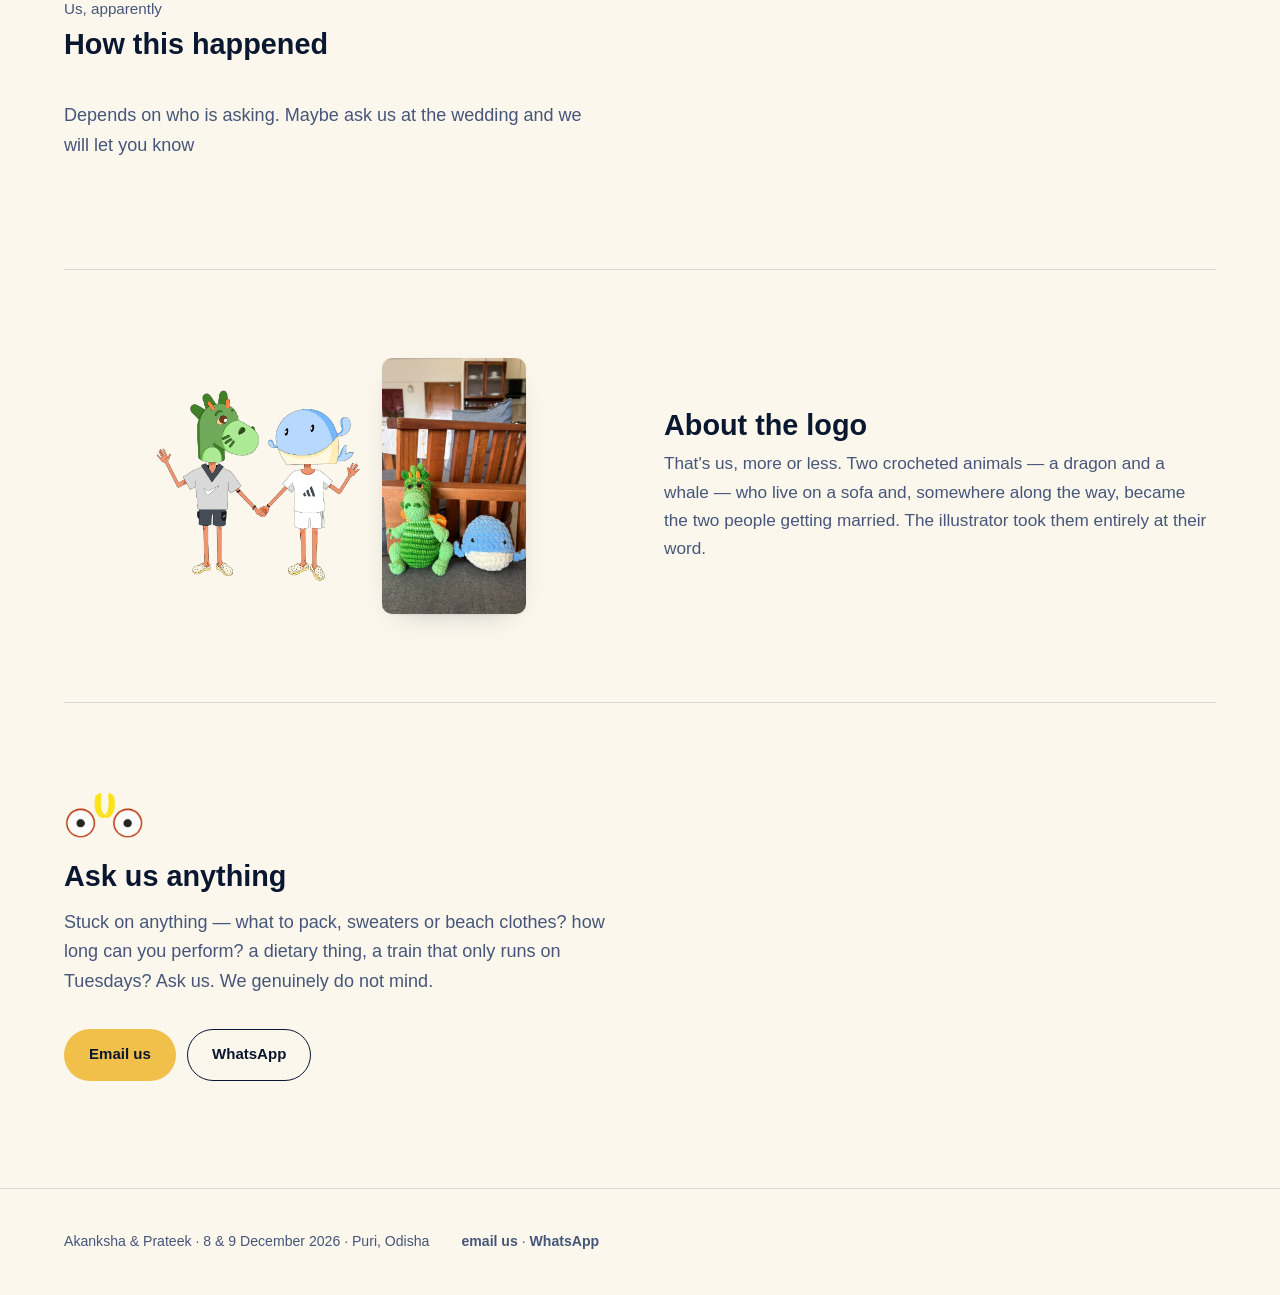
==== commit eb209577: "Show the email and phone without making them scrapeable Both are stored XOR-scrambled in config.js a" ====
--- a/index.html
+++ b/index.html
@@ -93,7 +93,8 @@
       <p class="lede" data-cfg="contact.helpText"></p>
     </div>
     <p class="btn-row" style="justify-content:flex-start">
-      <a class="btn btn--gold" data-cfg="contact.email" data-cfg-mailto>email</a>
+      <a class="btn btn--gold" data-contact="email" data-contact-label>Email us</a>
+      <a class="btn btn--ghost" data-contact="whatsapp" data-contact-label>WhatsApp</a>
     </p>
   </section>
 
@@ -102,7 +103,7 @@
 <footer class="site-foot">
   <div class="shell site-foot__in">
     <p>Akanksha &amp; Prateek &middot; <span data-cfg="mainDateLabel"></span> &middot; <span data-cfg="mainCityLabel"></span></p>
-    <p><a data-cfg="contact.email" data-cfg-mailto>email</a></p>
+    <p><a data-contact="email">email us</a> &middot; <a data-contact="whatsapp">WhatsApp</a></p>
     <p class="tag gurmukhi" data-cfg="couple.gurmukhi"></p>
   </div>
 </footer>
--- a/assets/css/style.css
+++ b/assets/css/style.css
@@ -699,3 +699,8 @@
 /* With submitTo: "google" the ten are still listed, just without the
    attach buttons, so there is nothing below the prompt to make room for. */
 .shot--plain{ padding-block:.85rem; }
+
+/* Contact links carry no address until someone reaches for one, so they
+   still have to look and behave like links before that happens. */
+[data-contact]{ cursor:pointer; overflow-wrap:anywhere; }
+.site-foot [data-contact]{ font-weight:600; }
